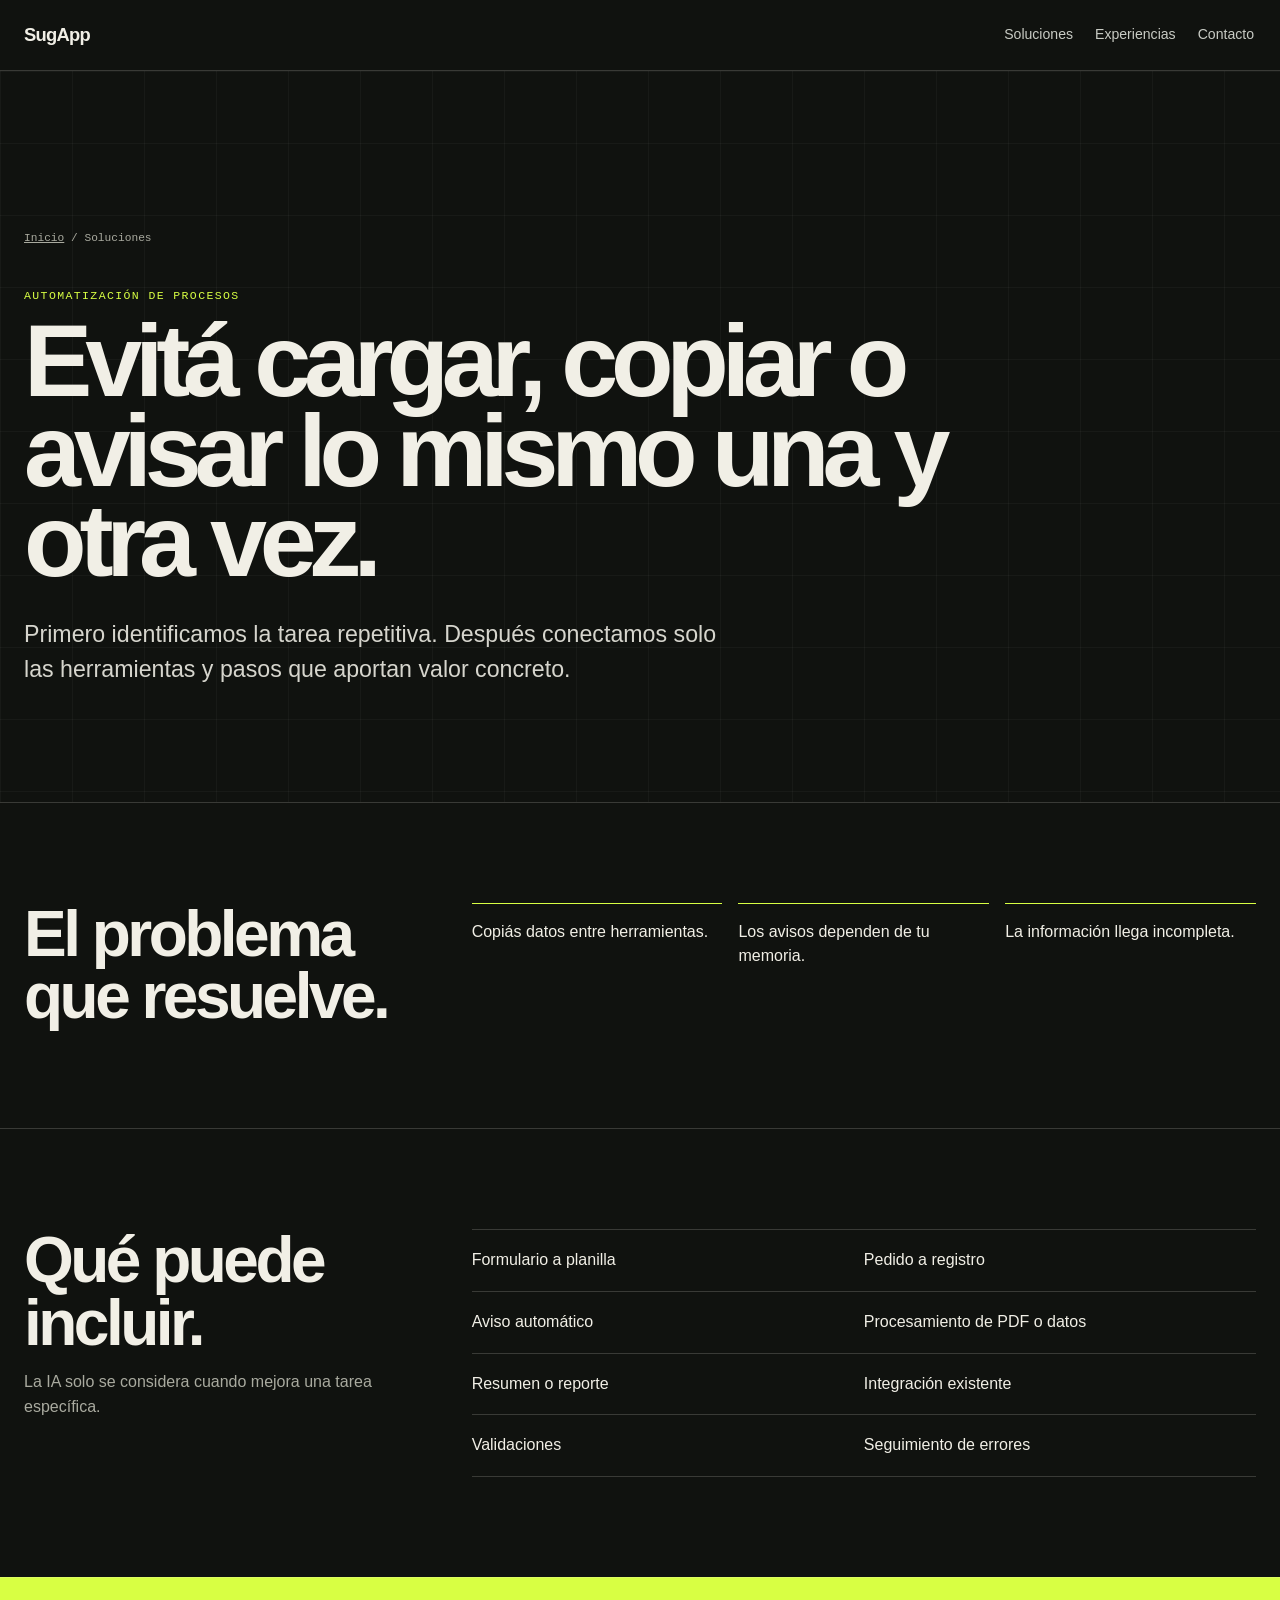
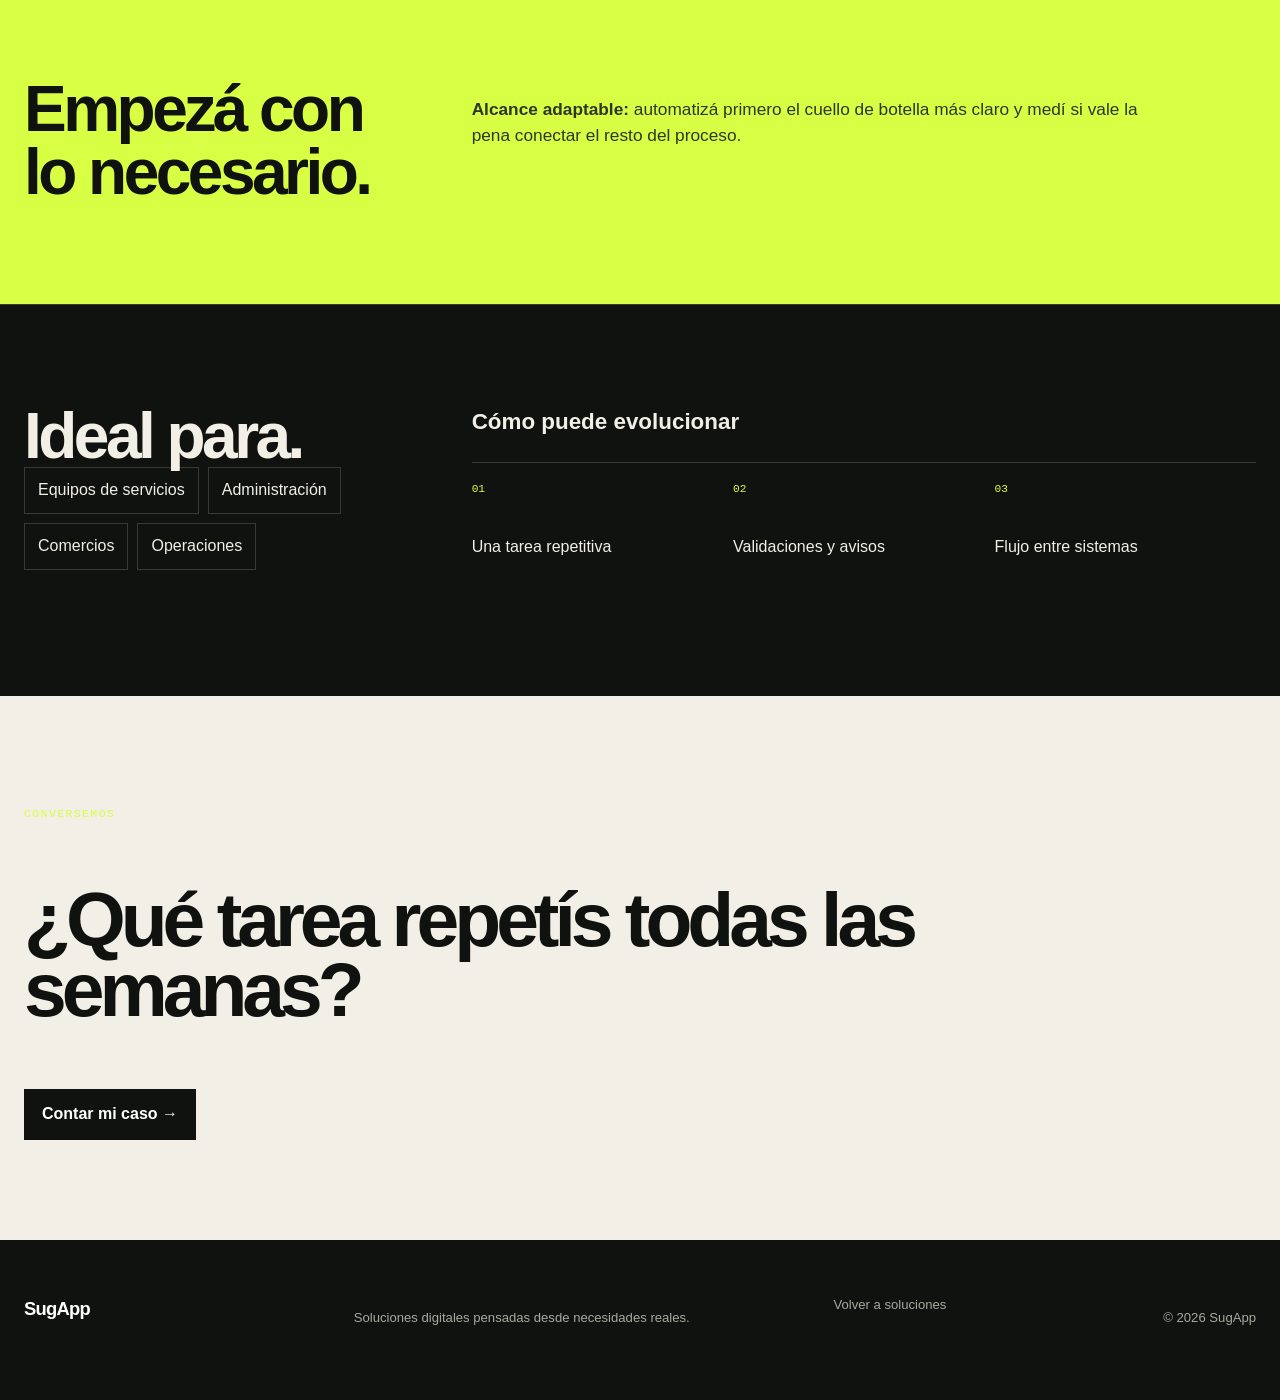
==== soluciones/automatizaciones.html @ b931ab2e "feat: consolidar landing V2 La escena 2 está implementada y funcional, pero todavía requiere pulido " ====
<!doctype html><html lang="es-AR"><head><meta charset="utf-8"><meta name="viewport" content="width=device-width,initial-scale=1"><title>Automatizaciones — SugApp</title><meta name="description" content="Automatizá tareas repetitivas, registros y avisos conectando las herramientas que ya usás."><link rel="canonical" href="https://fmsuga.github.io/sugapp-landing/soluciones/automatizaciones.html"><meta property="og:title" content="Automatizaciones — SugApp"><meta property="og:description" content="Evitá cargar, copiar o avisar lo mismo una y otra vez."><meta property="og:type" content="website"><link rel="icon" href="../assets/favicon.svg"><link rel="stylesheet" href="../css/pages.css"><script type="module" src="../js/pages.js"></script></head><body><a class="skip-link" href="#contenido">Saltar al contenido</a><header class="site-header page-header"><div class="header-inner"><a class="wordmark" href="../index.html">SugApp</a><button class="menu-toggle" data-menu-toggle aria-expanded="false" aria-controls="main-nav"><span></span><span></span><span class="sr-only">Abrir menú</span></button><nav class="main-nav" id="main-nav" data-nav aria-label="Principal"><a href="../index.html#familias">Soluciones</a><a href="../index.html#experiencias">Experiencias</a><a href="../index.html#contacto">Contacto</a></nav></div></header><main id="contenido"><section class="page-hero"><div class="shell"><p class="breadcrumbs"><a href="../index.html">Inicio</a> / Soluciones</p><p class="section-label">Automatización de procesos</p><h1>Evitá cargar, copiar o avisar lo mismo una y otra vez.</h1><p class="lead">Primero identificamos la tarea repetitiva. Después conectamos solo las herramientas y pasos que aportan valor concreto.</p></div></section><section class="page-section"><div class="shell page-section-grid"><h2>El problema que resuelve.</h2><div class="page-problems"><div>Copiás datos entre herramientas.</div><div>Los avisos dependen de tu memoria.</div><div>La información llega incompleta.</div></div></div></section><section class="page-section"><div class="shell page-section-grid"><div><h2>Qué puede incluir.</h2><p>La IA solo se considera cuando mejora una tarea específica.</p></div><ul class="feature-list"><li>Formulario a planilla</li><li>Pedido a registro</li><li>Aviso automático</li><li>Procesamiento de PDF o datos</li><li>Resumen o reporte</li><li>Integración existente</li><li>Validaciones</li><li>Seguimiento de errores</li></ul></div></section><section class="page-section page-adapt"><div class="shell page-section-grid"><h2>Empezá con lo necesario.</h2><p><strong>Alcance adaptable:</strong> automatizá primero el cuello de botella más claro y medí si vale la pena conectar el resto del proceso.</p></div></section><section class="page-section"><div class="shell page-section-grid"><div><h2>Ideal para.</h2><div class="ideal-tags"><span>Equipos de servicios</span><span>Administración</span><span>Comercios</span><span>Operaciones</span></div></div><div><h3>Cómo puede evolucionar</h3><ol class="evolution"><li>Una tarea repetitiva</li><li>Validaciones y avisos</li><li>Flujo entre sistemas</li></ol></div></div></section><section class="page-cta"><div class="shell"><p class="section-label">Conversemos</p><h2>¿Qué tarea repetís todas las semanas?</h2><a class="button" href="../index.html#contacto" data-contact-link="Automatización">Contar mi caso →</a></div></section></main><footer><div class="shell footer-grid"><a class="wordmark" href="../index.html">SugApp</a><p>Soluciones digitales pensadas desde necesidades reales.</p><a href="../index.html#familias">Volver a soluciones</a><p>© <span data-year></span> SugApp</p></div></footer></body></html>
---- css/pages.css ----
@import url('./styles.css');
.page-header{position:sticky;background:var(--ink);border-bottom:1px solid var(--line)}.page-header .main-nav{margin-left:auto}.page-hero{padding:150px 0 90px;min-height:72vh;display:flex;align-items:end;background-image:linear-gradient(rgba(255,255,255,.035) 1px,transparent 1px),linear-gradient(90deg,rgba(255,255,255,.035) 1px,transparent 1px);background-size:72px 72px}.breadcrumbs{font:500 .7rem DM Mono,monospace;color:var(--muted);margin-bottom:45px}.breadcrumbs a{text-decoration:underline}.page-hero h1{font-size:clamp(3.5rem,8vw,8rem);line-height:.88;letter-spacing:-.07em;max-width:1050px;margin:14px 0 30px}.page-hero .lead{font-size:clamp(1.15rem,2vw,1.45rem);color:#d6d5cd;max-width:720px}.page-section{padding:100px 0;border-top:1px solid var(--line)}.page-section-grid{display:grid;grid-template-columns:.65fr 1.35fr;gap:70px}.page-section h2{font-size:clamp(2.2rem,5vw,4.6rem);line-height:.98;letter-spacing:-.055em;margin:0}.page-section h3{font-size:1.4rem;margin-top:0}.page-section p{color:var(--muted);max-width:700px}.feature-list{display:grid;grid-template-columns:1fr 1fr;gap:0;list-style:none;padding:0;margin:0;border-top:1px solid var(--line)}.feature-list li{padding:18px 12px 18px 0;border-bottom:1px solid var(--line)}.page-problems{display:grid;grid-template-columns:repeat(3,1fr);gap:16px}.page-problems div{border-top:1px solid var(--accent);padding-top:16px}.page-adapt{background:var(--accent);color:var(--ink)}.page-adapt p{color:#303525;font-size:1.08rem}.evolution{display:grid;grid-template-columns:repeat(3,1fr);list-style:none;padding:0;counter-reset:step}.evolution li{border-top:1px solid var(--line);padding:20px 20px 20px 0}.evolution li:before{counter-increment:step;content:'0' counter(step);display:block;font:500 .7rem DM Mono,monospace;color:var(--accent);margin-bottom:40px}.ideal-tags{display:flex;flex-wrap:wrap;gap:9px}.ideal-tags span{border:1px solid var(--line);padding:10px 13px}.page-cta{padding:100px 0;background:var(--paper);color:var(--ink)}.page-cta h2{font-size:clamp(3rem,6vw,6rem);letter-spacing:-.065em;line-height:.92;max-width:900px}.page-cta .button{display:inline-block}.page-footer{border-top:0}@media(max-width:760px){.page-hero{padding-top:120px;min-height:65vh}.page-hero h1{font-size:clamp(2.7rem,11.5vw,4rem);overflow-wrap:anywhere}.page-section h2{font-size:clamp(2.2rem,10.5vw,3.6rem);overflow-wrap:anywhere}.page-section-grid,.page-problems{grid-template-columns:1fr}.feature-list,.evolution{grid-template-columns:1fr}.page-section{padding:75px 0}.page-section-grid{gap:35px}}
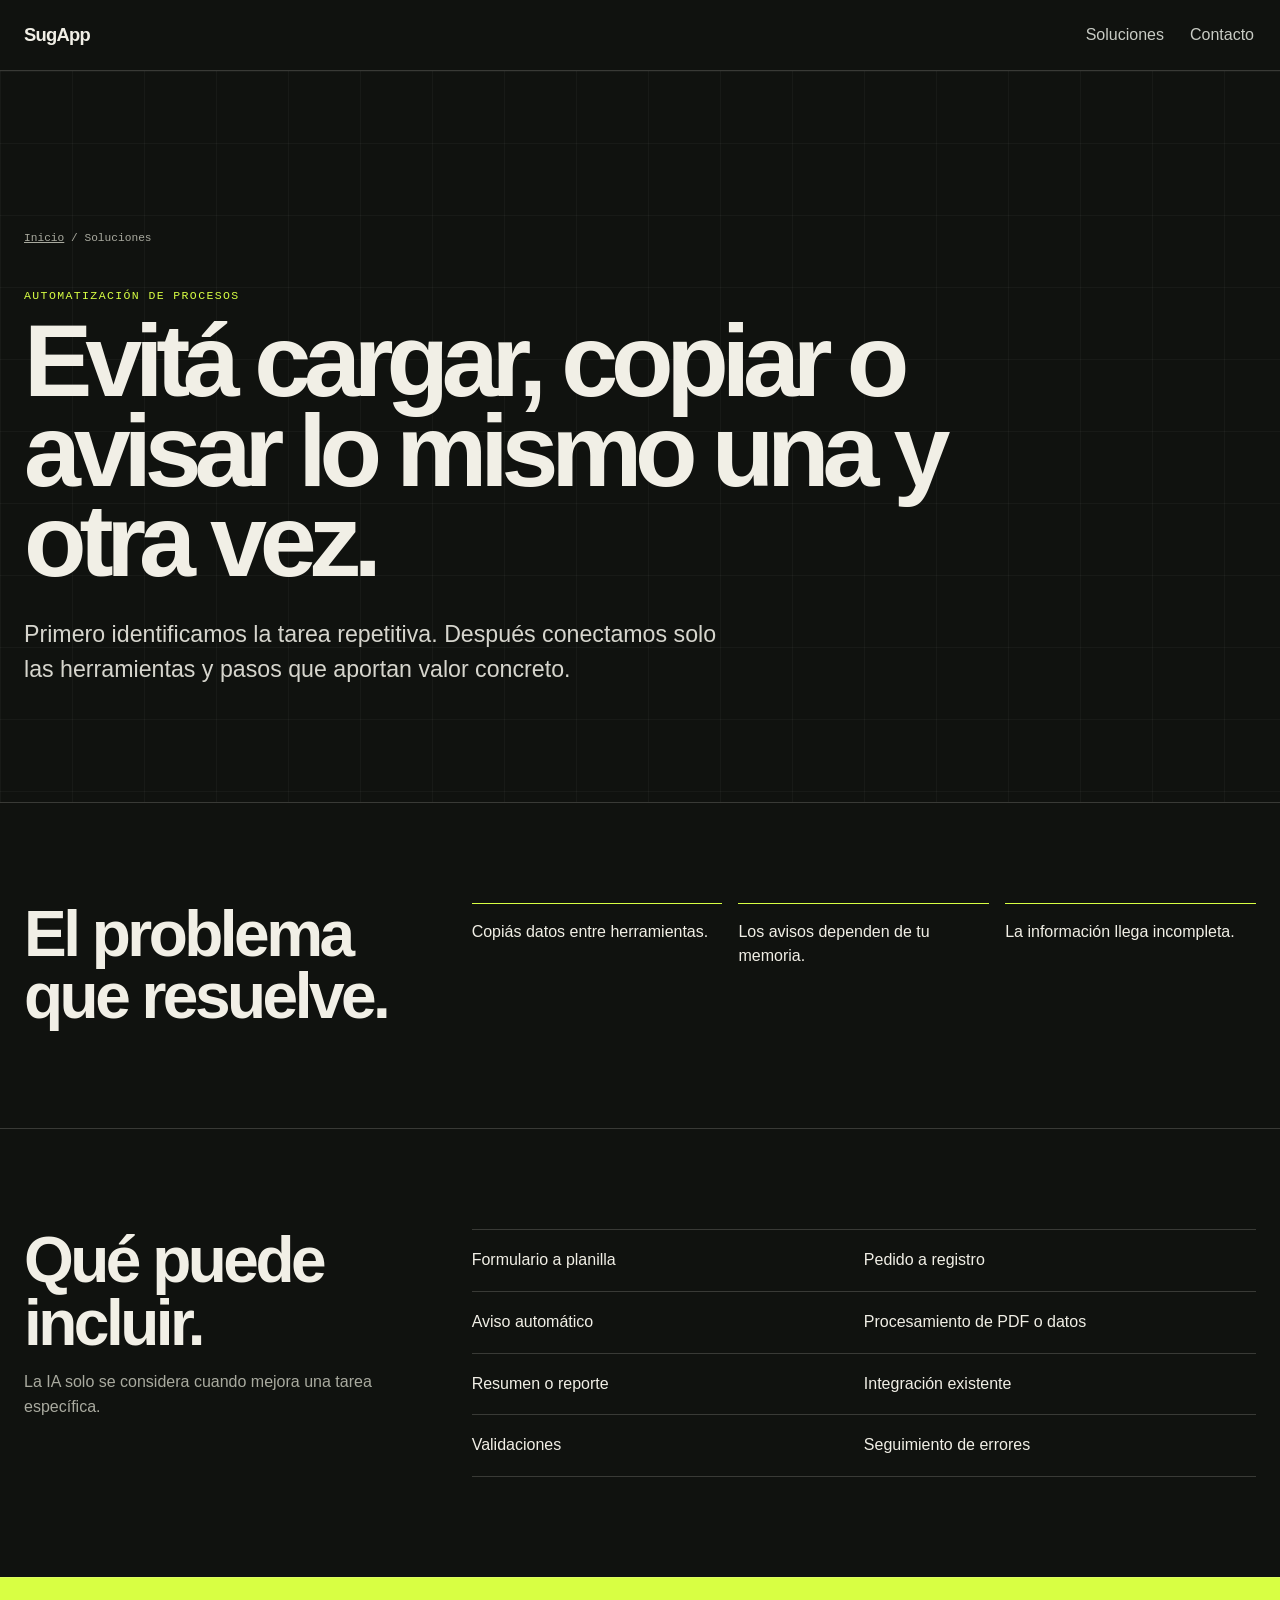
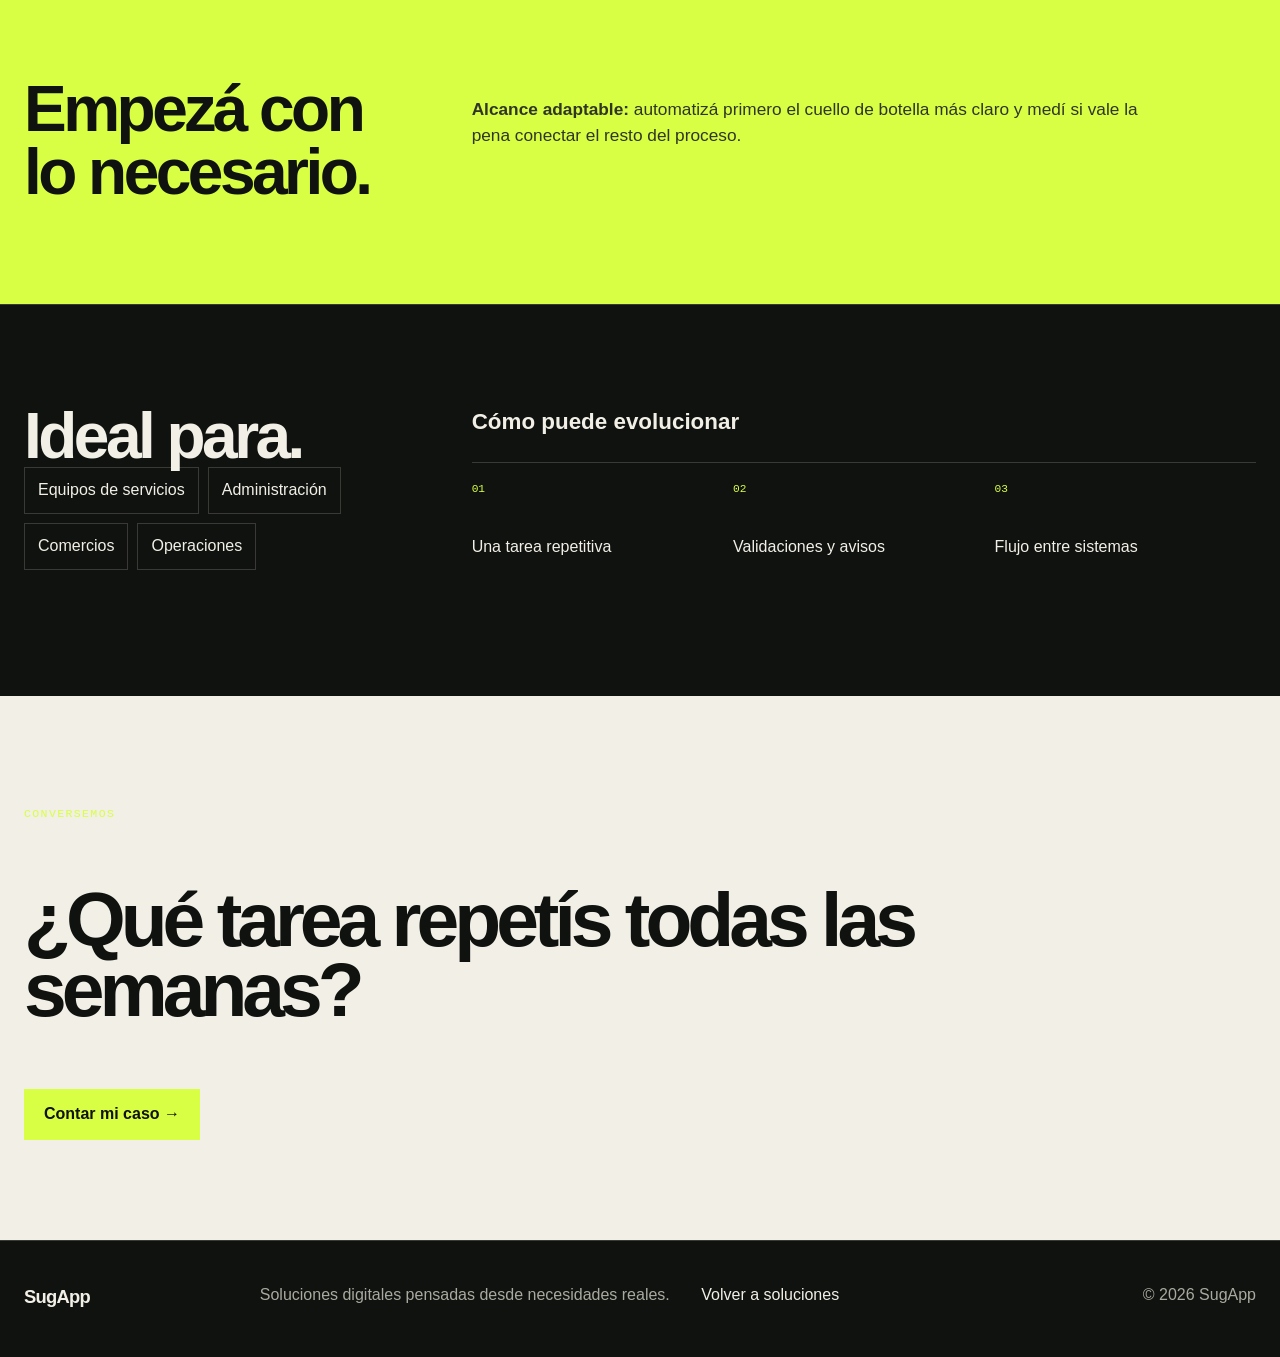
==== commit a8c1d16a: "feat: iniciar rediseño beta de la home" ====
--- a/soluciones/automatizaciones.html
+++ b/soluciones/automatizaciones.html
@@ -1 +1 @@
-<!doctype html><html lang="es-AR"><head><meta charset="utf-8"><meta name="viewport" content="width=device-width,initial-scale=1"><title>Automatizaciones — SugApp</title><meta name="description" content="Automatizá tareas repetitivas, registros y avisos conectando las herramientas que ya usás."><link rel="canonical" href="https://fmsuga.github.io/sugapp-landing/soluciones/automatizaciones.html"><meta property="og:title" content="Automatizaciones — SugApp"><meta property="og:description" content="Evitá cargar, copiar o avisar lo mismo una y otra vez."><meta property="og:type" content="website"><link rel="icon" href="../assets/favicon.svg"><link rel="stylesheet" href="../css/pages.css"><script type="module" src="../js/pages.js"></script></head><body><a class="skip-link" href="#contenido">Saltar al contenido</a><header class="site-header page-header"><div class="header-inner"><a class="wordmark" href="../index.html">SugApp</a><button class="menu-toggle" data-menu-toggle aria-expanded="false" aria-controls="main-nav"><span></span><span></span><span class="sr-only">Abrir menú</span></button><nav class="main-nav" id="main-nav" data-nav aria-label="Principal"><a href="../index.html#familias">Soluciones</a><a href="../index.html#experiencias">Experiencias</a><a href="../index.html#contacto">Contacto</a></nav></div></header><main id="contenido"><section class="page-hero"><div class="shell"><p class="breadcrumbs"><a href="../index.html">Inicio</a> / Soluciones</p><p class="section-label">Automatización de procesos</p><h1>Evitá cargar, copiar o avisar lo mismo una y otra vez.</h1><p class="lead">Primero identificamos la tarea repetitiva. Después conectamos solo las herramientas y pasos que aportan valor concreto.</p></div></section><section class="page-section"><div class="shell page-section-grid"><h2>El problema que resuelve.</h2><div class="page-problems"><div>Copiás datos entre herramientas.</div><div>Los avisos dependen de tu memoria.</div><div>La información llega incompleta.</div></div></div></section><section class="page-section"><div class="shell page-section-grid"><div><h2>Qué puede incluir.</h2><p>La IA solo se considera cuando mejora una tarea específica.</p></div><ul class="feature-list"><li>Formulario a planilla</li><li>Pedido a registro</li><li>Aviso automático</li><li>Procesamiento de PDF o datos</li><li>Resumen o reporte</li><li>Integración existente</li><li>Validaciones</li><li>Seguimiento de errores</li></ul></div></section><section class="page-section page-adapt"><div class="shell page-section-grid"><h2>Empezá con lo necesario.</h2><p><strong>Alcance adaptable:</strong> automatizá primero el cuello de botella más claro y medí si vale la pena conectar el resto del proceso.</p></div></section><section class="page-section"><div class="shell page-section-grid"><div><h2>Ideal para.</h2><div class="ideal-tags"><span>Equipos de servicios</span><span>Administración</span><span>Comercios</span><span>Operaciones</span></div></div><div><h3>Cómo puede evolucionar</h3><ol class="evolution"><li>Una tarea repetitiva</li><li>Validaciones y avisos</li><li>Flujo entre sistemas</li></ol></div></div></section><section class="page-cta"><div class="shell"><p class="section-label">Conversemos</p><h2>¿Qué tarea repetís todas las semanas?</h2><a class="button" href="../index.html#contacto" data-contact-link="Automatización">Contar mi caso →</a></div></section></main><footer><div class="shell footer-grid"><a class="wordmark" href="../index.html">SugApp</a><p>Soluciones digitales pensadas desde necesidades reales.</p><a href="../index.html#familias">Volver a soluciones</a><p>© <span data-year></span> SugApp</p></div></footer></body></html>
+<!doctype html><html lang="es-AR"><head><meta charset="utf-8"><meta name="viewport" content="width=device-width,initial-scale=1"><title>Automatizaciones — SugApp</title><meta name="description" content="Automatizá tareas repetitivas, registros y avisos conectando las herramientas que ya usás."><link rel="canonical" href="https://fmsuga.github.io/sugapp-landing/soluciones/automatizaciones.html"><meta property="og:title" content="Automatizaciones — SugApp"><meta property="og:description" content="Evitá cargar, copiar o avisar lo mismo una y otra vez."><meta property="og:type" content="website"><link rel="icon" href="../assets/favicon.svg"><link rel="stylesheet" href="../css/pages.css"><script type="module" src="../js/pages.js"></script></head><body><a class="skip-link" href="#contenido">Saltar al contenido</a><header class="site-header page-header"><div class="header-inner"><a class="wordmark" href="../index.html">SugApp</a><button class="menu-toggle" data-menu-toggle aria-expanded="false" aria-controls="main-nav"><span></span><span></span><span class="sr-only">Abrir menú</span></button><nav class="main-nav" id="main-nav" data-nav aria-label="Principal"><a href="../index.html#productos">Soluciones</a><a href="../index.html#contacto">Contacto</a></nav></div></header><main id="contenido"><section class="page-hero"><div class="shell"><p class="breadcrumbs"><a href="../index.html">Inicio</a> / Soluciones</p><p class="section-label">Automatización de procesos</p><h1>Evitá cargar, copiar o avisar lo mismo una y otra vez.</h1><p class="lead">Primero identificamos la tarea repetitiva. Después conectamos solo las herramientas y pasos que aportan valor concreto.</p></div></section><section class="page-section"><div class="shell page-section-grid"><h2>El problema que resuelve.</h2><div class="page-problems"><div>Copiás datos entre herramientas.</div><div>Los avisos dependen de tu memoria.</div><div>La información llega incompleta.</div></div></div></section><section class="page-section"><div class="shell page-section-grid"><div><h2>Qué puede incluir.</h2><p>La IA solo se considera cuando mejora una tarea específica.</p></div><ul class="feature-list"><li>Formulario a planilla</li><li>Pedido a registro</li><li>Aviso automático</li><li>Procesamiento de PDF o datos</li><li>Resumen o reporte</li><li>Integración existente</li><li>Validaciones</li><li>Seguimiento de errores</li></ul></div></section><section class="page-section page-adapt"><div class="shell page-section-grid"><h2>Empezá con lo necesario.</h2><p><strong>Alcance adaptable:</strong> automatizá primero el cuello de botella más claro y medí si vale la pena conectar el resto del proceso.</p></div></section><section class="page-section"><div class="shell page-section-grid"><div><h2>Ideal para.</h2><div class="ideal-tags"><span>Equipos de servicios</span><span>Administración</span><span>Comercios</span><span>Operaciones</span></div></div><div><h3>Cómo puede evolucionar</h3><ol class="evolution"><li>Una tarea repetitiva</li><li>Validaciones y avisos</li><li>Flujo entre sistemas</li></ol></div></div></section><section class="page-cta"><div class="shell"><p class="section-label">Conversemos</p><h2>¿Qué tarea repetís todas las semanas?</h2><a class="button" href="../index.html#contacto" data-contact-link="Automatización">Contar mi caso →</a></div></section></main><footer><div class="shell footer-grid"><a class="wordmark" href="../index.html">SugApp</a><p>Soluciones digitales pensadas desde necesidades reales.</p><a href="../index.html#productos">Volver a soluciones</a><p>© <span data-year></span> SugApp</p></div></footer></body></html>
